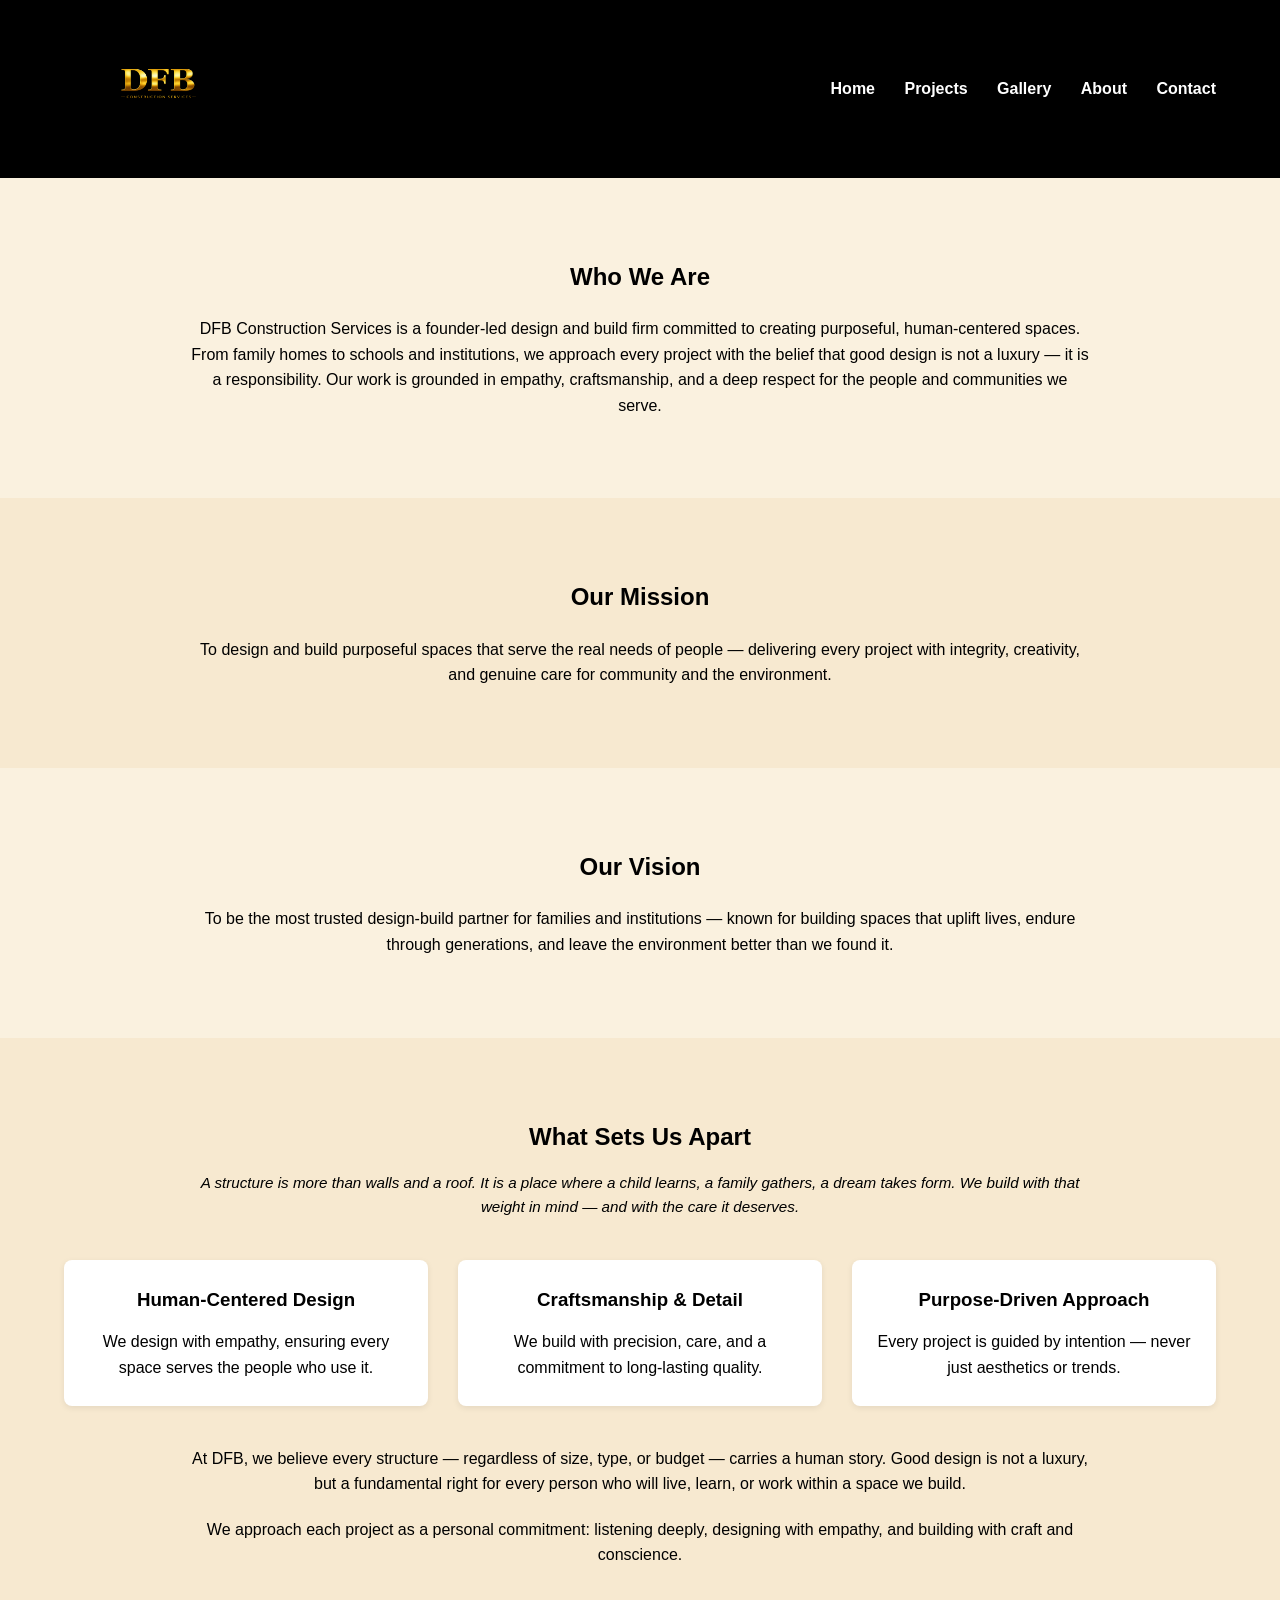
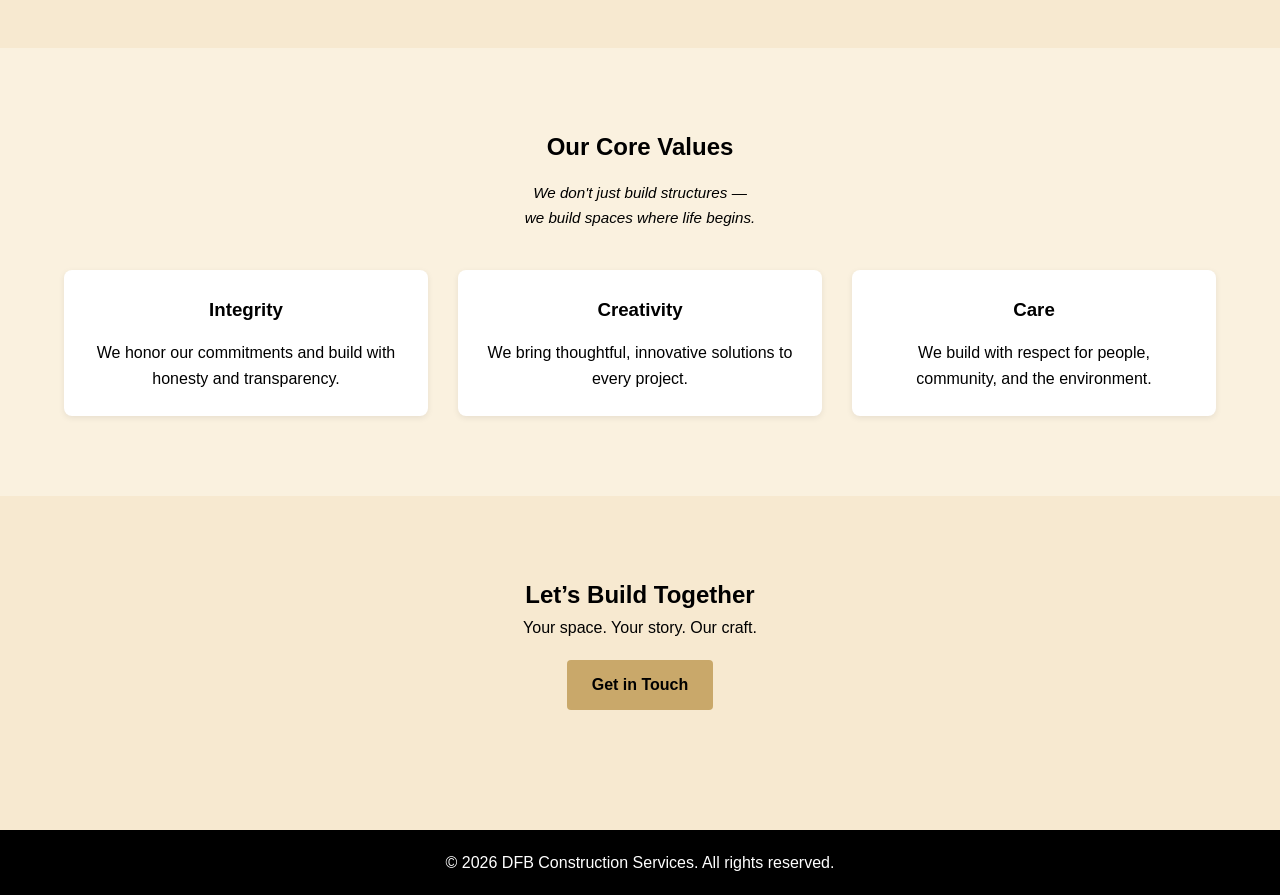
==== about.html @ ef6cde60 "added about.html" ====
<!DOCTYPE html>
<html lang="en">
<head>
    <meta charset="UTF-8">
    <meta name="viewport" content="width=device-width, initial-scale=1.0">
    <title>About Us | DFB Construction Services</title>

    <link rel="stylesheet" href="https://cdnjs.cloudflare.com/ajax/libs/font-awesome/6.5.0/css/all.min.css">
    <link rel="stylesheet" href="style.css">
</head>

<body>

<!-- NAVIGATION -->
<nav>
    <div class="logo-container">
        <img src="dfb-logo.png" alt="DFB Construction Services Logo">
    </div>

    <div class="hamburger" onclick="toggleMenu()">☰</div>

    <div class="nav-links" id="navLinks">
        <a href="index.html">Home</a>
        <a href="projects.html">Projects</a>
        <a href="gallery.html">Gallery</a>
        <a href="about.html">About</a>
        <a href="contact.html">Contact</a>
    </div>
</nav>

<!-- WHO WE ARE -->
<section class="section alt">
    <h2>Who We Are</h2>
    <p style="max-width: 900px; margin: 20px auto 0;">
        DFB Construction Services is a founder-led design and build firm committed to creating purposeful,
        human-centered spaces. From family homes to schools and institutions, we approach every project with
        the belief that good design is not a luxury — it is a responsibility. Our work is grounded in empathy,
        craftsmanship, and a deep respect for the people and communities we serve.
    </p>
</section>

<!-- MISSION -->
<section class="section">
    <h2>Our Mission</h2>
    <p style="max-width: 900px; margin: 20px auto 0;">
        To design and build purposeful spaces that serve the real needs of people — delivering every project
        with integrity, creativity, and genuine care for community and the environment.
    </p>
</section>

<!-- VISION -->
<section class="section alt">
    <h2>Our Vision</h2>
    <p style="max-width: 900px; margin: 20px auto 0;">
        To be the most trusted design-build partner for families and institutions — known for building spaces
        that uplift lives, endure through generations, and leave the environment better than we found it.
    </p>
</section>

<!-- WHAT SETS US APART -->
<section class="section">
    <h2>What Sets Us Apart</h2>

    <p style="font-size: 0.95rem; font-style: italic; margin-top: 15px; margin-bottom: 40px;">
        A structure is more than walls and a roof. It is a place where a child learns, a family gathers,
        a dream takes form. We build with that weight in mind — and with the care it deserves.
    </p>

    <div class="grid">
        <div class="card">
            <h3>Human-Centered Design</h3>
            <p>We design with empathy, ensuring every space serves the people who use it.</p>
        </div>

        <div class="card">
            <h3>Craftsmanship & Detail</h3>
            <p>We build with precision, care, and a commitment to long-lasting quality.</p>
        </div>

        <div class="card">
            <h3>Purpose-Driven Approach</h3>
            <p>Every project is guided by intention — never just aesthetics or trends.</p>
        </div>
    </div>

    <p style="max-width: 900px; margin: 40px auto 0;">
        At DFB, we believe every structure — regardless of size, type, or budget — carries a human story.
        Good design is not a luxury, but a fundamental right for every person who will live, learn, or work
        within a space we build.
    </p>

    <p style="max-width: 900px; margin: 20px auto 0;">
        We approach each project as a personal commitment: listening deeply, designing with empathy,
        and building with craft and conscience.
    </p>
</section>

<!-- CORE VALUES -->
<section class="section alt">
    <h2>Our Core Values</h2>

    <p style="font-size: 0.95rem; font-style: italic; margin-top: 15px; margin-bottom: 40px;">
        We don't just build structures —<br>
        we build spaces where life begins.
    </p>

    <div class="grid">
        <div class="card">
            <h3>Integrity</h3>
            <p>We honor our commitments and build with honesty and transparency.</p>
        </div>

        <div class="card">
            <h3>Creativity</h3>
            <p>We bring thoughtful, innovative solutions to every project.</p>
        </div>

        <div class="card">
            <h3>Care</h3>
            <p>We build with respect for people, community, and the environment.</p>
        </div>
    </div>
</section>

<!-- CTA -->
<section class="section">
    <h2>Let’s Build Together</h2>
    <p>Your space. Your story. Our craft.</p>
    <a href="contact.html" class="btn">Get in Touch</a>
</section>

<footer>
    <p>&copy; 2026 DFB Construction Services. All rights reserved.</p>
</footer>

<script>
function toggleMenu() {
    document.getElementById("navLinks").classList.toggle("show");
}
</script>

</body>
</html>
---- style.css ----
/* GLOBAL COLORS */
:root {
    --accent: #C9A86A; /* main gold */
    --accent-light: #F7E9D0; /* light gold background */
    --accent-lighter: #FAF1DF; /* very light gold tint */
    --text-dark: #000000;
    --text-light: #ffffff;
}

/* RESET */
* {
    margin: 0;
    padding: 0;
    box-sizing: border-box;
    font-family: Arial, sans-serif;
}

body {
    background-color: var(--accent-light);
    color: var(--text-dark);
    line-height: 1.6;
}

/* NAVIGATION */
nav {
    background-color: #000000;
    padding: 20px 5%;
    display: flex;
    justify-content: space-between;
    align-items: center;
}

.logo-container img {
    height: 130px;
    object-fit: contain;
}

.nav-links a {
    color: var(--text-light);
    margin-left: 25px;
    text-decoration: none;
    font-weight: bold;
}

.nav-links a:hover {
    color: var(--accent);
}

/* MOBILE NAV */
.hamburger {
    display: none;
    font-size: 28px;
    cursor: pointer;
    color: var(--accent);
}

@media (max-width: 768px) {
    .hamburger {
        display: block;
    }

    .nav-links {
        display: none;
        flex-direction: column;
        background: #000;
        padding: 20px;
        margin-top: 10px;
    }

    .nav-links.show {
        display: flex;
    }

    .nav-links a {
        margin: 10px 0;
    }
}

/* HERO SECTION */
.hero {
    position: relative;
    padding: 160px 5%;
    color: var(--text-light);
    background: url('https://images.unsplash.com/photo-1568605114967-8130f3a36994?auto=format&fit=crop&w=1950&q=80')
        center/cover no-repeat;
}

.hero::before {
    content: "";
    position: absolute;
    inset: 0;
    background: rgba(201, 168, 106, 0.35); /* subtle gold overlay */
}

.hero > * {
    position: relative;
    z-index: 2;
}

.hero h1 {
    font-size: 48px;
    color: var(--accent);
    margin-bottom: 20px;
}

.hero p {
    max-width: 600px;
    font-size: 18px;
    margin-bottom: 30px;
}

.btn {
    display: inline-block;
    padding: 12px 25px;
    background: var(--accent);
    color: #000;
    text-decoration: none;
    font-weight: bold;
    border-radius: 4px;
}

.btn:hover {
    background: #b99755;
}

/* SECTION LAYOUT */
.section {
    padding: 80px 5%;
    background: var(--accent-light);
}

.section.alt {
    background: var(--accent-lighter);
}

.section p {
    text-align: center;
    margin-left: auto;
    margin-right: auto;
    max-width: 900px;
}

/* Center all section content */
.section {
    text-align: center;
}

.section p {
    text-align: center;
    margin-left: auto;
    margin-right: auto;
    max-width: 900px;
}

.section .btn {
    display: inline-block;
    margin: 20px auto 0;
}

/* GRID SYSTEM */
.grid {
    display: grid;
    grid-template-columns: repeat(auto-fit, minmax(250px, 1fr));
    gap: 30px;
}

/* CARDS */
.card {
    background: #ffffff;
    padding: 25px;
    border-radius: 8px;
    box-shadow: 0 2px 6px rgba(0,0,0,0.08);
    text-align: center;
}

.card h3 {
    margin-bottom: 15px;
    color: #000;
}

/* FOOTER */
footer {
    text-align: center;
    padding: 20px;
    background: #000000;
    color: var(--text-light);
    margin-top: 40px;
}
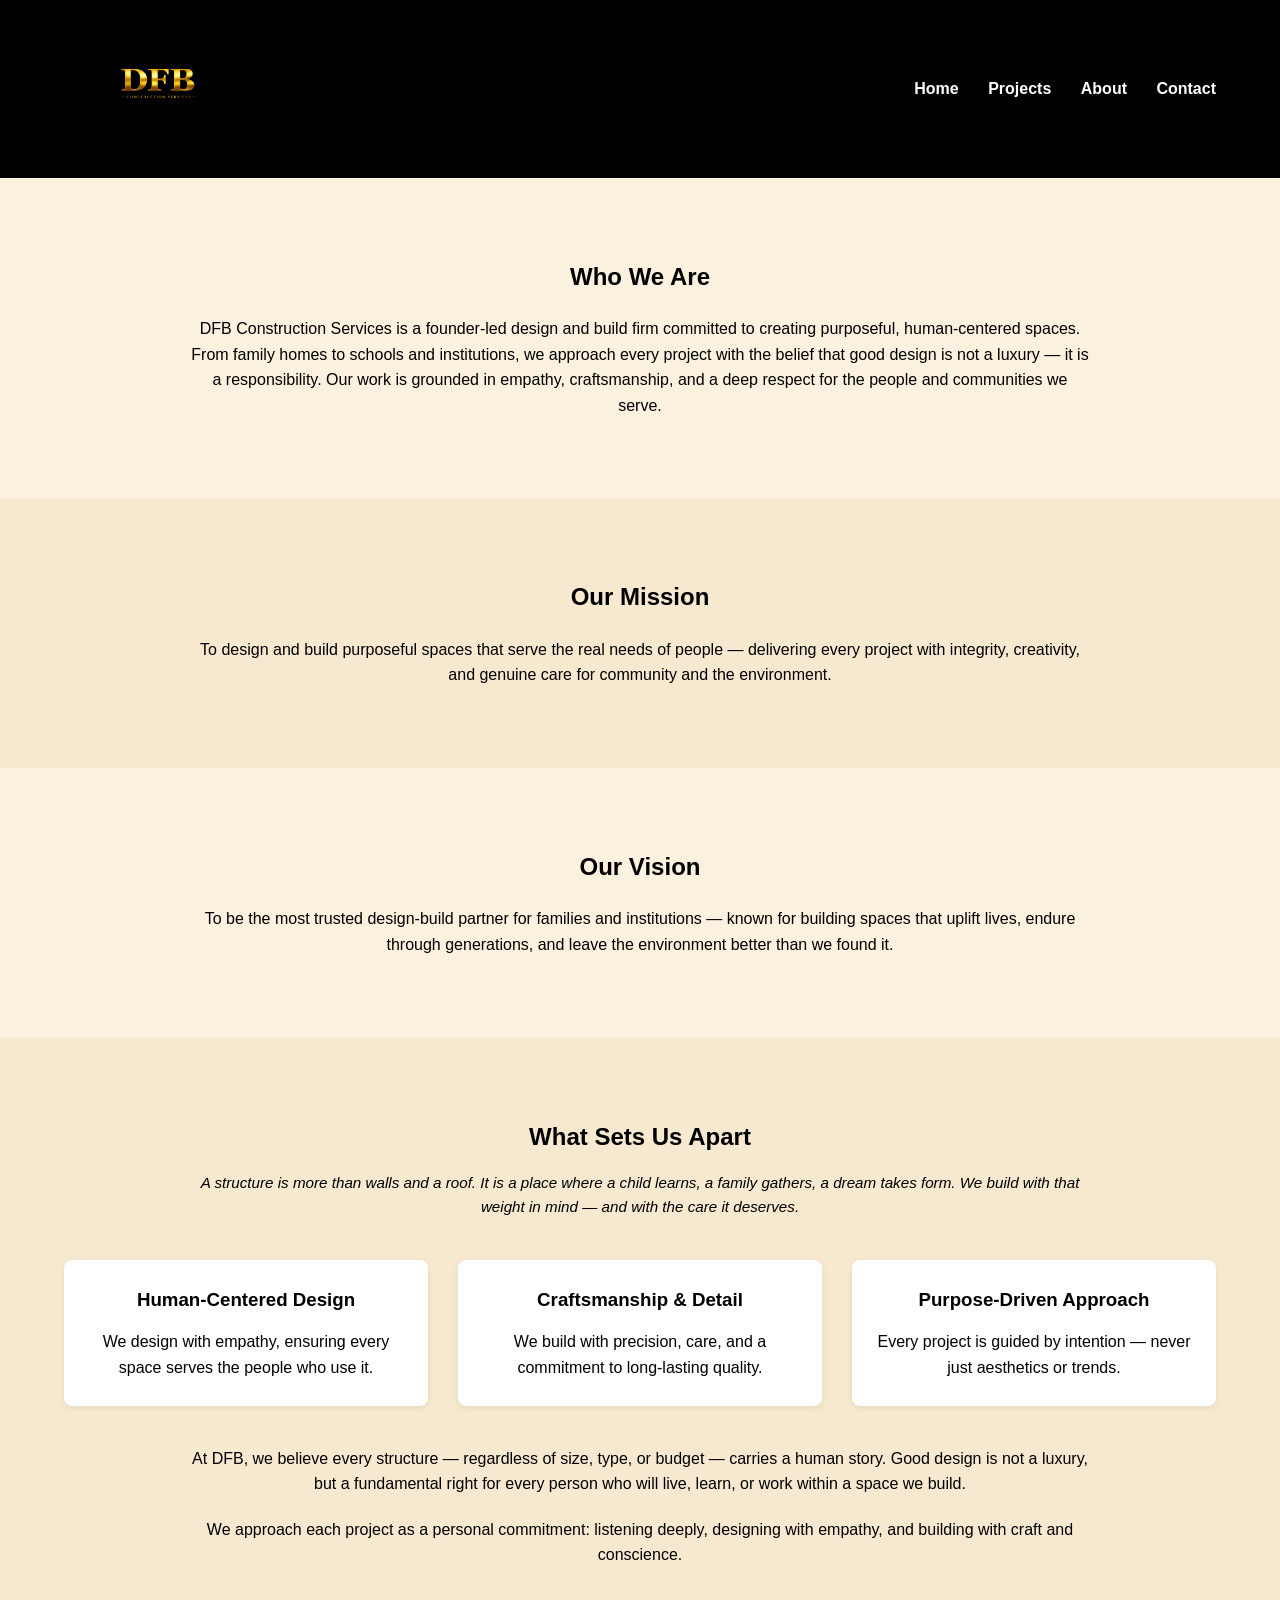
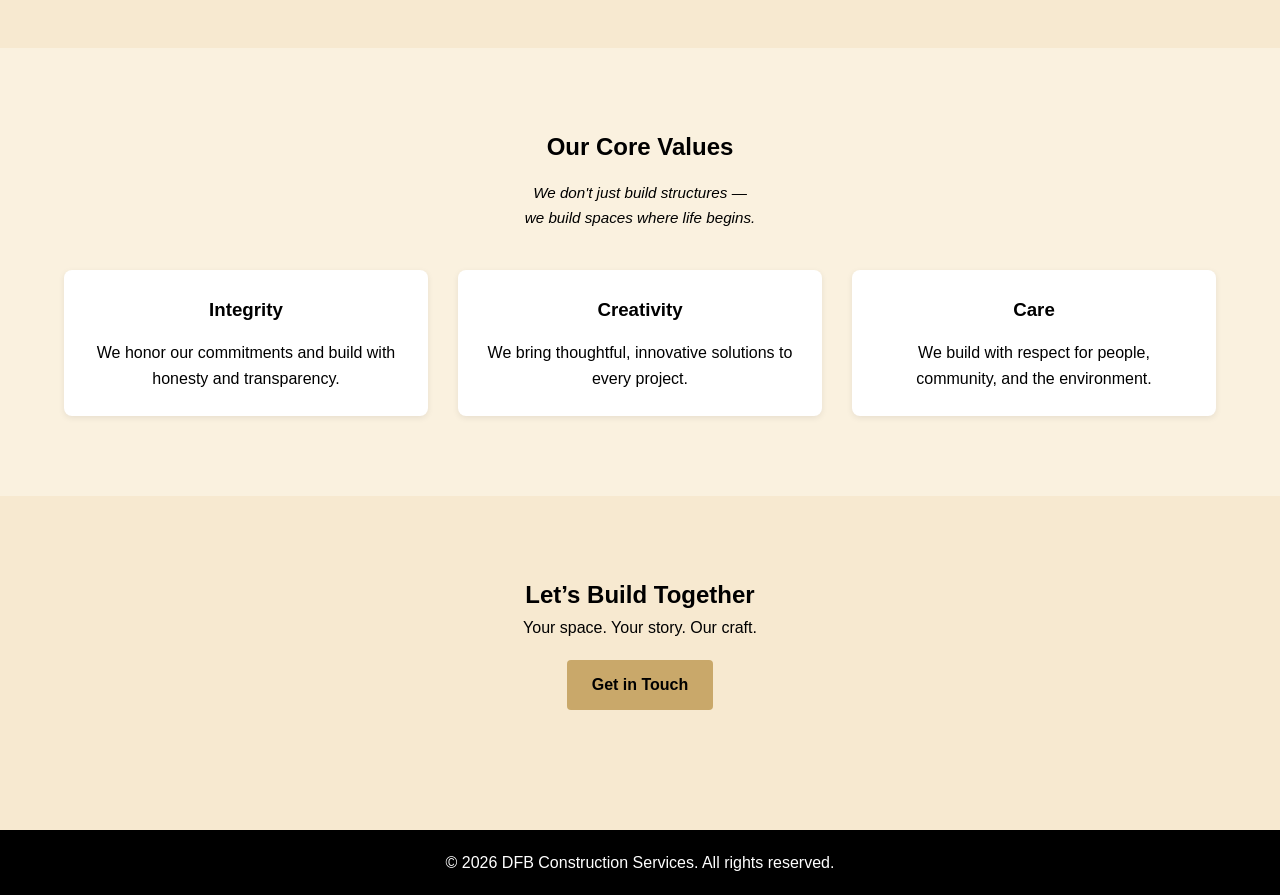
==== commit 5fb740fa: "remove gallery menu from about html" ====
--- a/about.html
+++ b/about.html
@@ -22,7 +22,6 @@
     <div class="nav-links" id="navLinks">
         <a href="index.html">Home</a>
         <a href="projects.html">Projects</a>
-        <a href="gallery.html">Gallery</a>
         <a href="about.html">About</a>
         <a href="contact.html">Contact</a>
     </div>
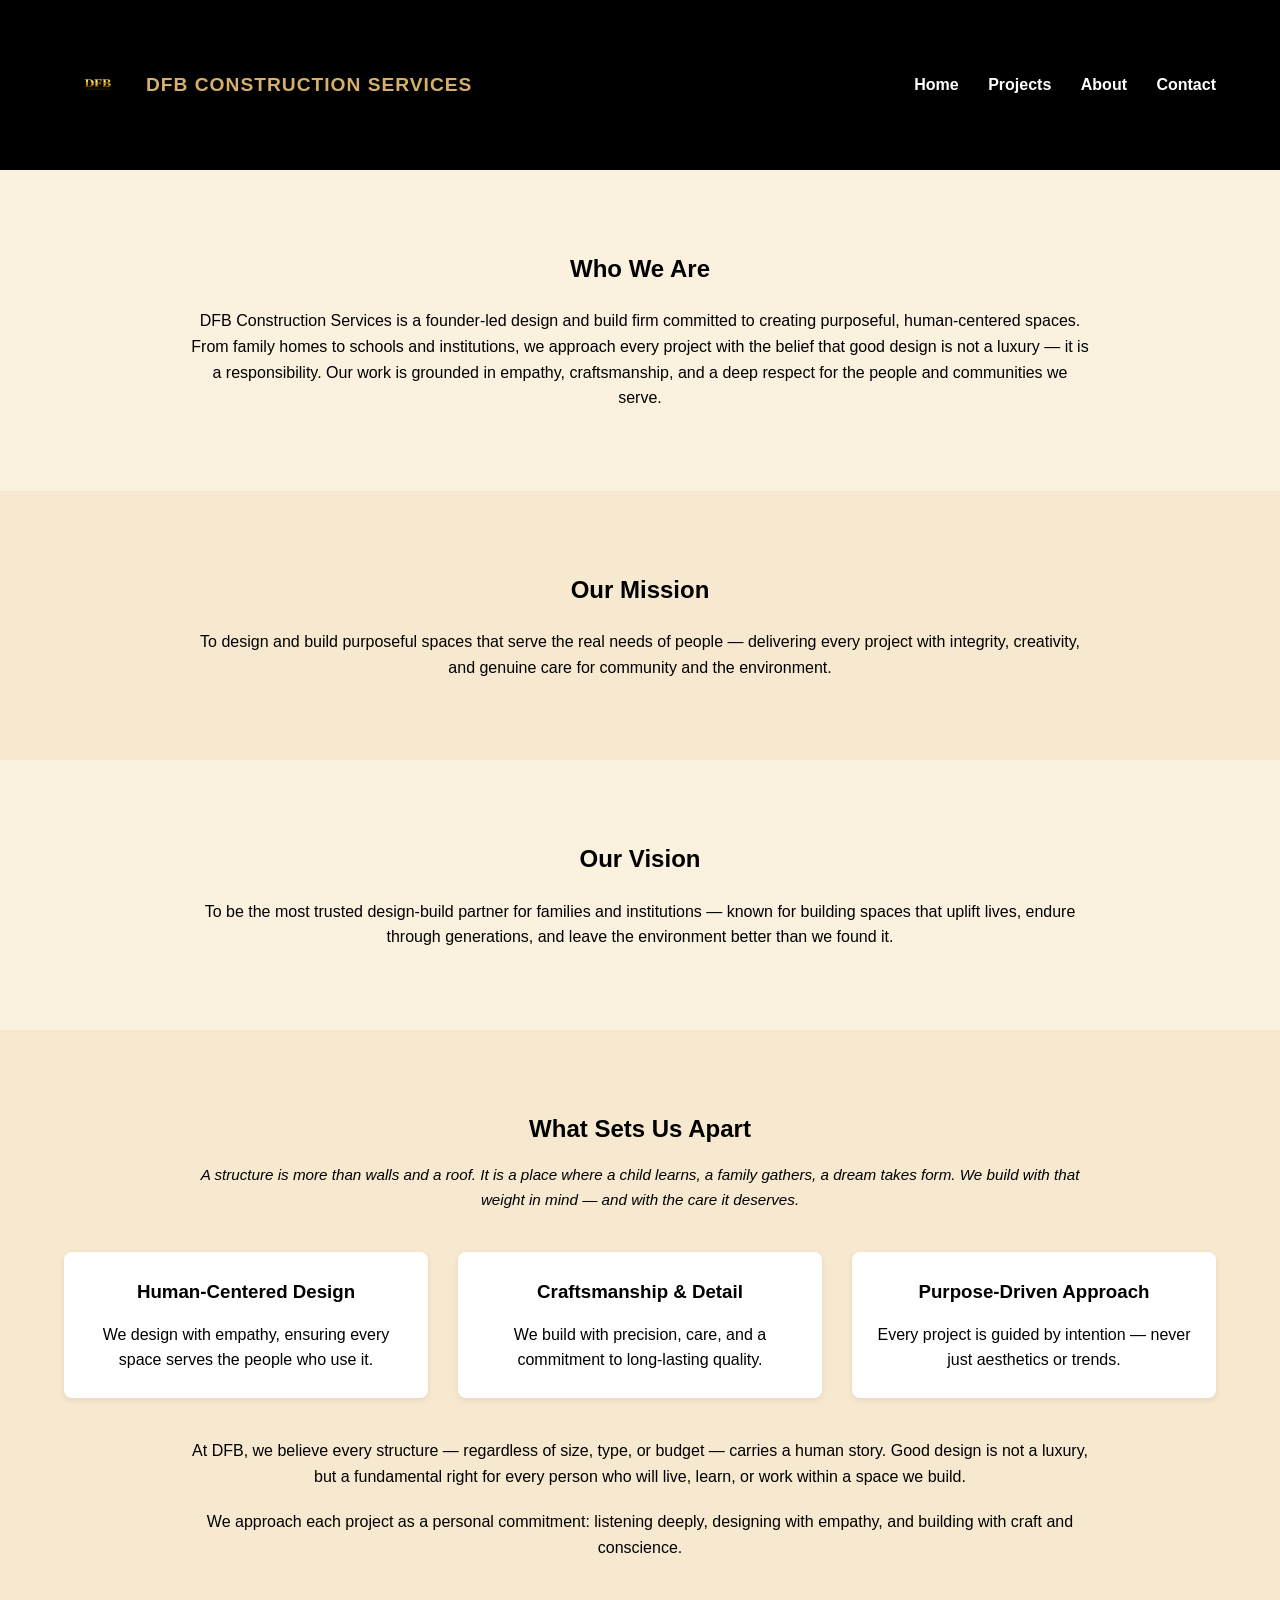
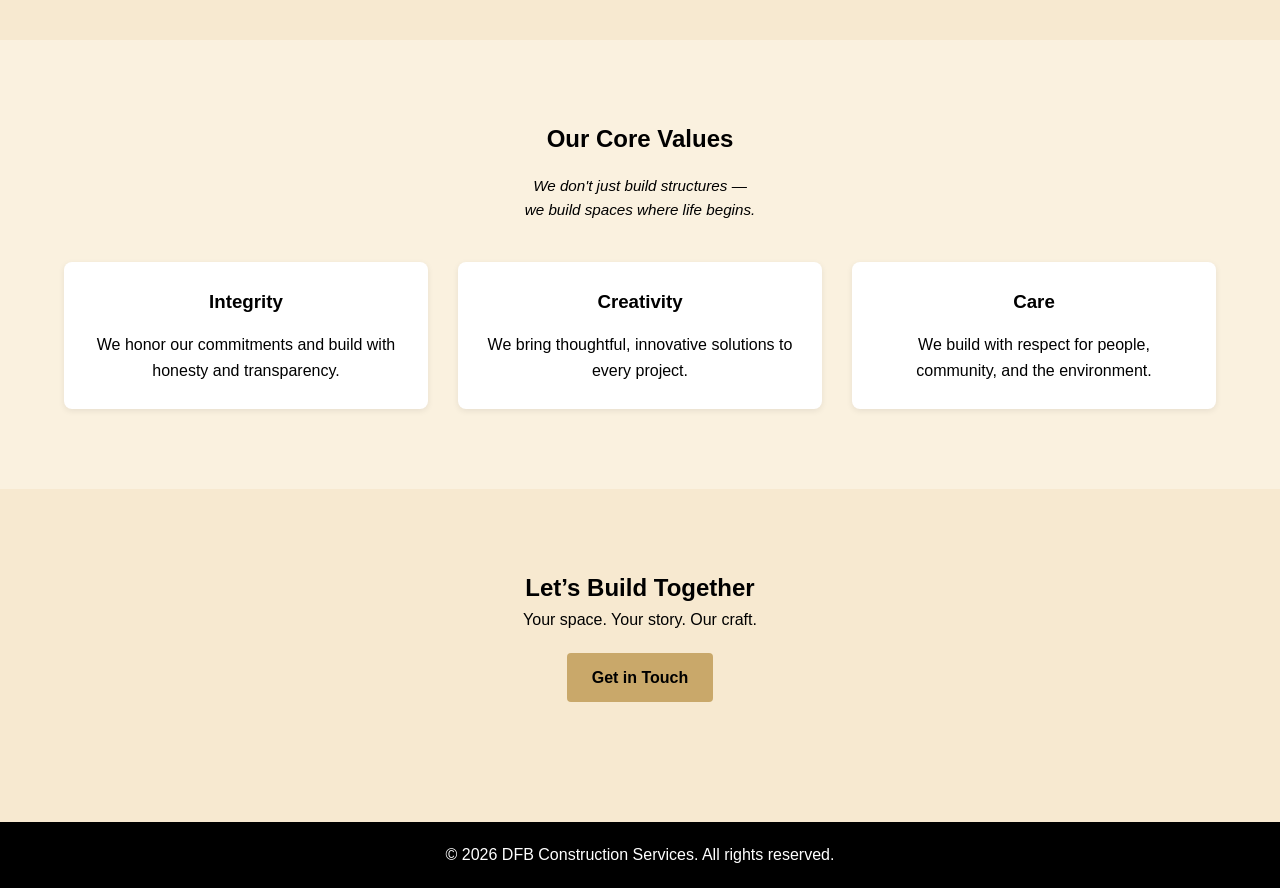
==== commit 5fd11795: "adjusted the logo and text" ====
--- a/about.html
+++ b/about.html
@@ -14,8 +14,10 @@
 <!-- NAVIGATION -->
 <nav>
     <div class="logo-container">
-        <img src="dfb-logo.png" alt="DFB Construction Services Logo">
-    </div>
+    <img src="dfb-logo.png" alt="DFB Logo" class="logo-img">
+    <span class="logo-text">DFB Construction Services</span>
+</div>
+
 
     <div class="hamburger" onclick="toggleMenu()">☰</div>
 
--- a/style.css
+++ b/style.css
@@ -185,4 +185,72 @@
     background: #000000;
     color: var(--text-light);
     margin-top: 40px;
-}+}
+/* Logo beside text */
+.logo-container {
+    display: flex;
+    align-items: center;
+    gap: 12px; /* space between logo and text */
+}
+
+/* Bigger logo */
+.logo-img {
+    width: 70px; /* adjust if you want it bigger */
+    height: auto;
+}
+
+/* Gold text beside logo */
+.logo-text {
+    font-size: 1.2rem;
+    font-weight: 700;
+    color: #d4b06a;
+    letter-spacing: 1px;
+    text-transform: uppercase;
+    white-space: nowrap;
+}
+
+/* Mobile adjustments */
+@media (max-width: 768px) {
+    .logo-img {
+        width: 55px;
+    }
+
+    .logo-text {
+        font-size: 0.9rem;
+        letter-spacing: 0.5px;
+    }
+}
+/* Logo beside text */
+.logo-container {
+    display: flex;
+    align-items: center;
+    gap: 12px;
+}
+
+/* Consistent logo size across all pages */
+.logo-img {
+    width: 70px;
+    height: auto;
+}
+
+/* Gold text beside logo */
+.logo-text {
+    font-size: 1.2rem;
+    font-weight: 700;
+    color: #d4b06a;
+    letter-spacing: 1px;
+    text-transform: uppercase;
+    white-space: nowrap;
+}
+
+/* Mobile adjustments */
+@media (max-width: 768px) {
+    .logo-img {
+        width: 55px;
+    }
+
+    .logo-text {
+        font-size: 0.9rem;
+        letter-spacing: 0.5px;
+    }
+}
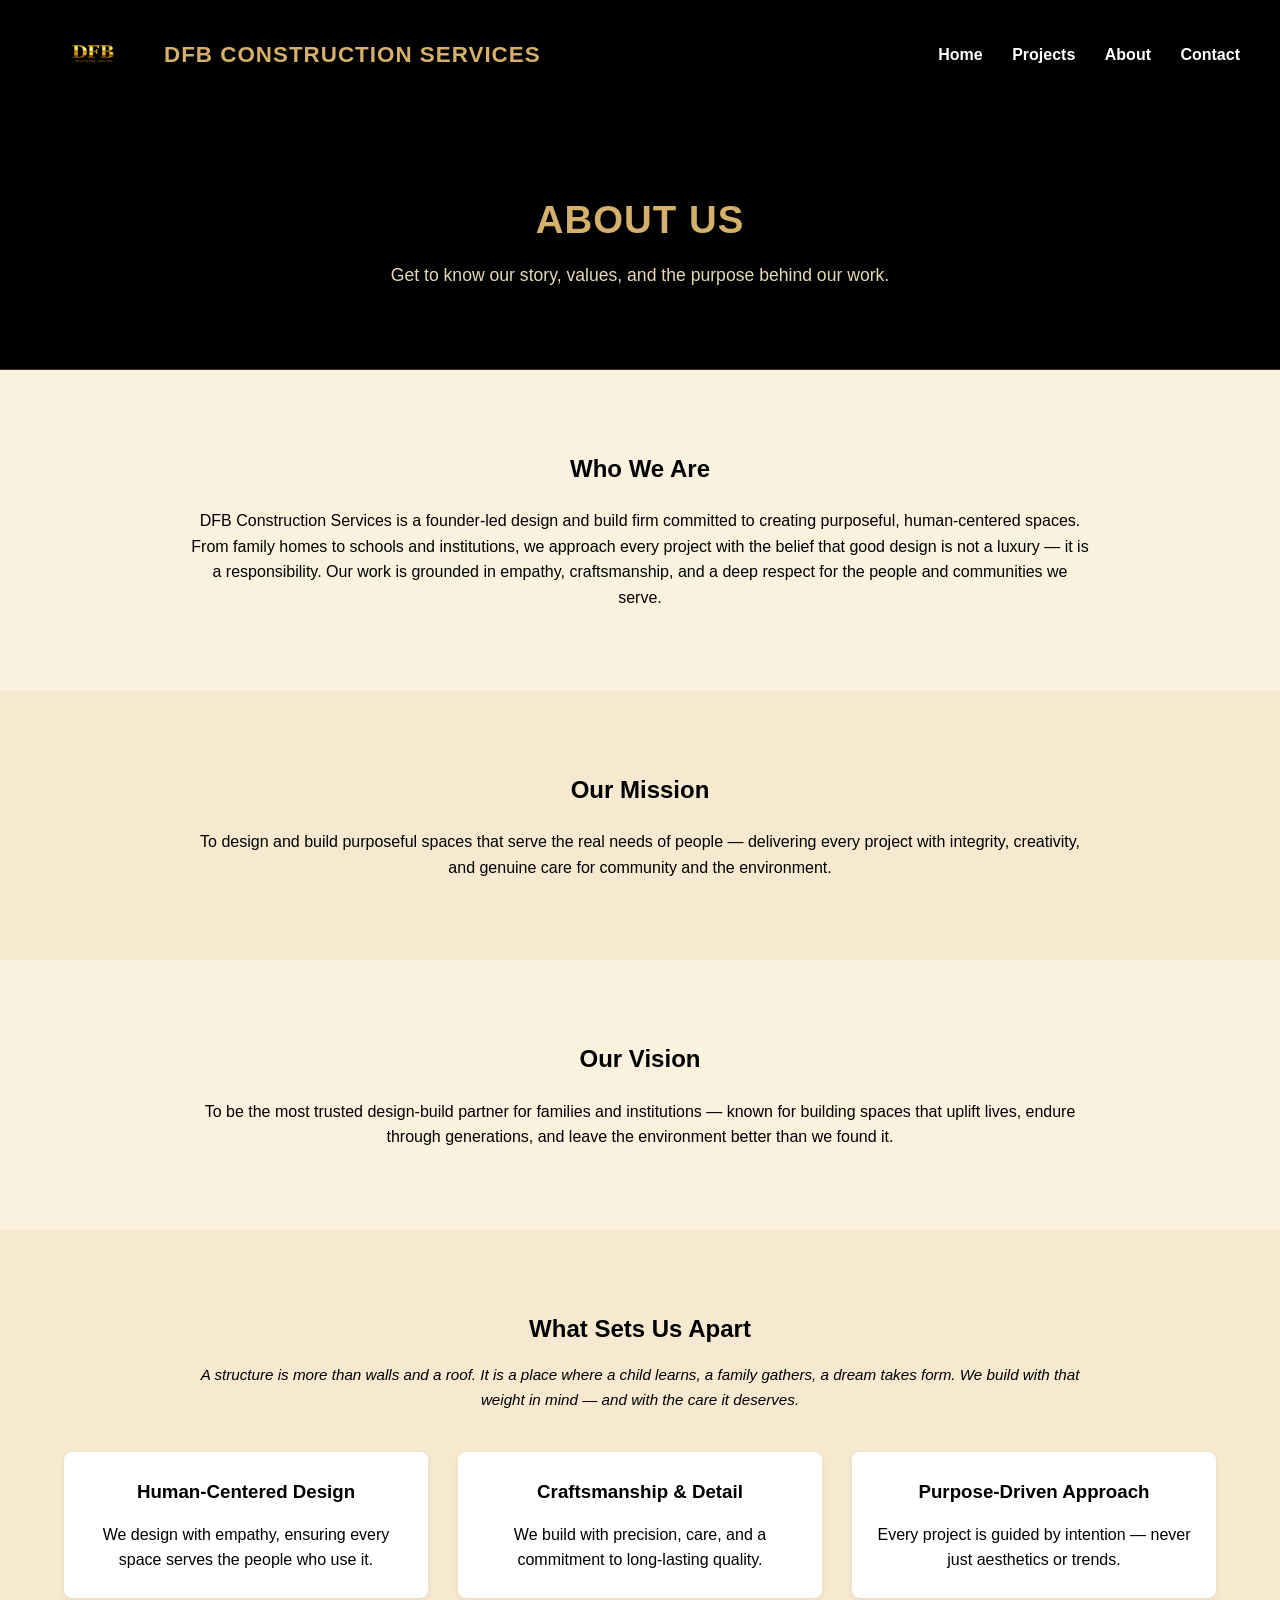
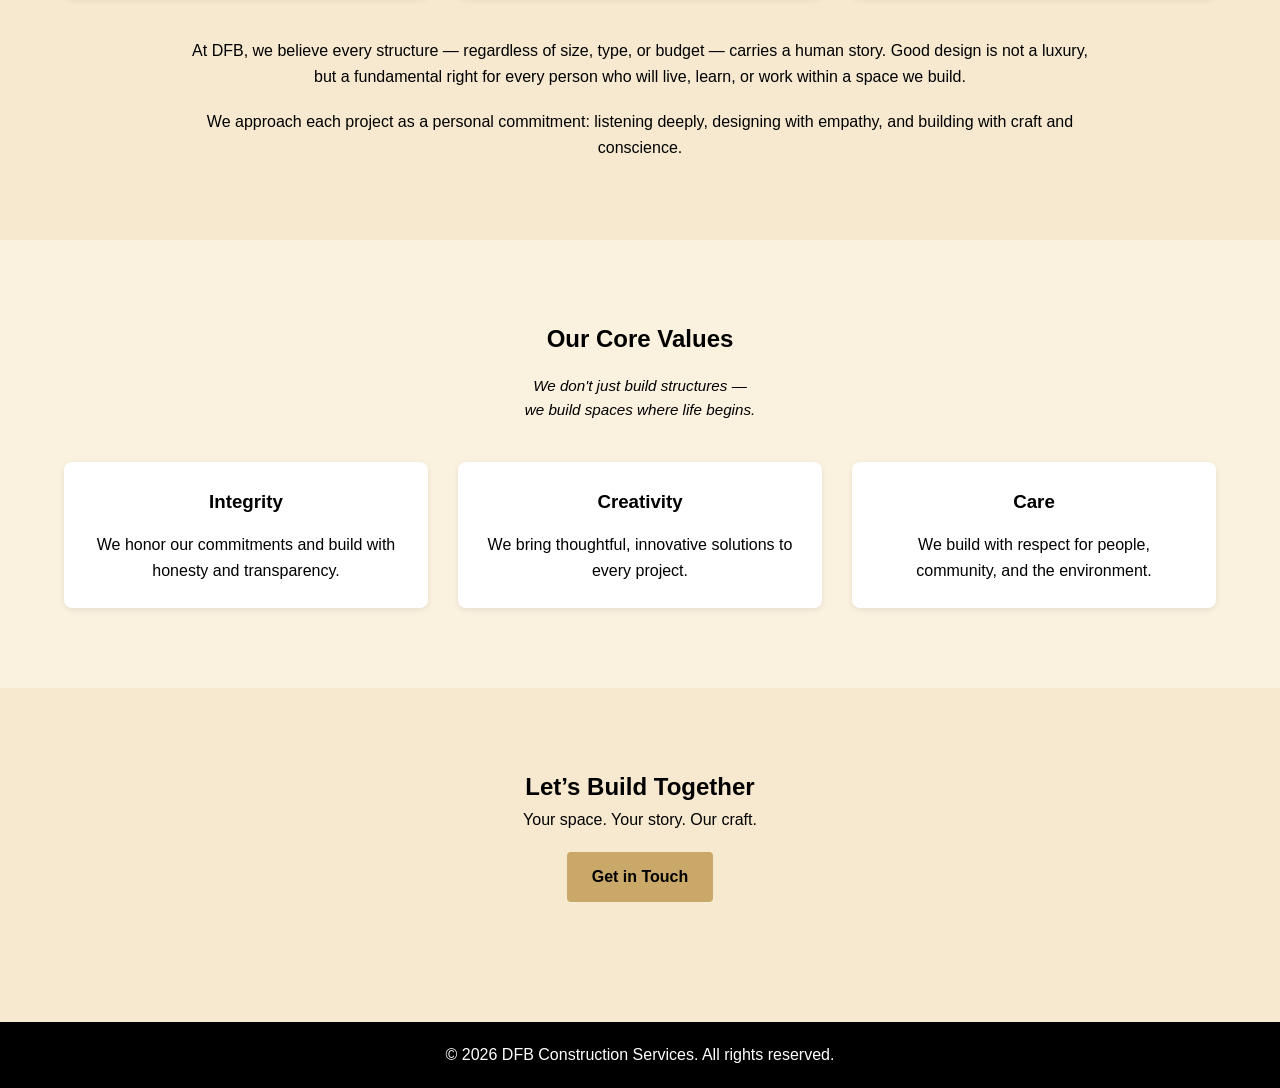
==== commit 9dc75bba: "adding hero on all pages" ====
--- a/about.html
+++ b/about.html
@@ -28,6 +28,12 @@
         <a href="contact.html">Contact</a>
     </div>
 </nav>
+<section class="sub-hero">
+    <div class="sub-hero-content">
+        <h1>About Us</h1>
+        <p>Get to know our story, values, and the purpose behind our work.</p>
+    </div>
+</section>
 
 <!-- WHO WE ARE -->
 <section class="section alt">
--- a/style.css
+++ b/style.css
@@ -254,3 +254,93 @@
         letter-spacing: 0.5px;
     }
 }
+/* NAVIGATION BAR */
+nav {
+    display: flex;
+    justify-content: space-between;
+    align-items: center;
+    padding: 18px 40px;
+    background: #000;
+    height: auto; /* allow natural height */
+}
+
+/* Logo beside text */
+.logo-container {
+    display: flex;
+    align-items: center;
+    gap: 14px;
+}
+
+/* Bigger, consistent logo */
+.logo-img {
+    width: 90px;   /* increase size */
+    height: auto;
+}
+
+/* Gold text beside logo */
+.logo-text {
+    font-size: 1.4rem;
+    font-weight: 700;
+    color: #d4b06a;
+    letter-spacing: 1px;
+    text-transform: uppercase;
+    white-space: nowrap;
+}
+
+/* Mobile adjustments */
+@media (max-width: 768px) {
+    nav {
+        padding: 14px 20px;
+    }
+
+    .logo-img {
+        width: 65px;
+    }
+
+    .logo-text {
+        font-size: 1rem;
+    }
+}
+/* FORCE consistent logo size across all pages */
+.logo-img {
+    width: 110px !important;
+    height: auto !important;
+}
+/* Sub-page hero */
+.sub-hero {
+    background: #000;
+    color: #d4b06a;
+    padding: 80px 20px;
+    text-align: center;
+    border-bottom: 1px solid rgba(212, 176, 106, 0.3);
+}
+
+.sub-hero-content h1 {
+    font-size: 2.4rem;
+    font-weight: 700;
+    margin-bottom: 10px;
+    letter-spacing: 1px;
+    text-transform: uppercase;
+}
+
+.sub-hero-content p {
+    font-size: 1.1rem;
+    color: #e6d9b8;
+    max-width: 700px;
+    margin: 0 auto;
+}
+
+/* Mobile adjustments */
+@media (max-width: 768px) {
+    .sub-hero {
+        padding: 60px 20px;
+    }
+
+    .sub-hero-content h1 {
+        font-size: 1.8rem;
+    }
+
+    .sub-hero-content p {
+        font-size: 1rem;
+    }
+}
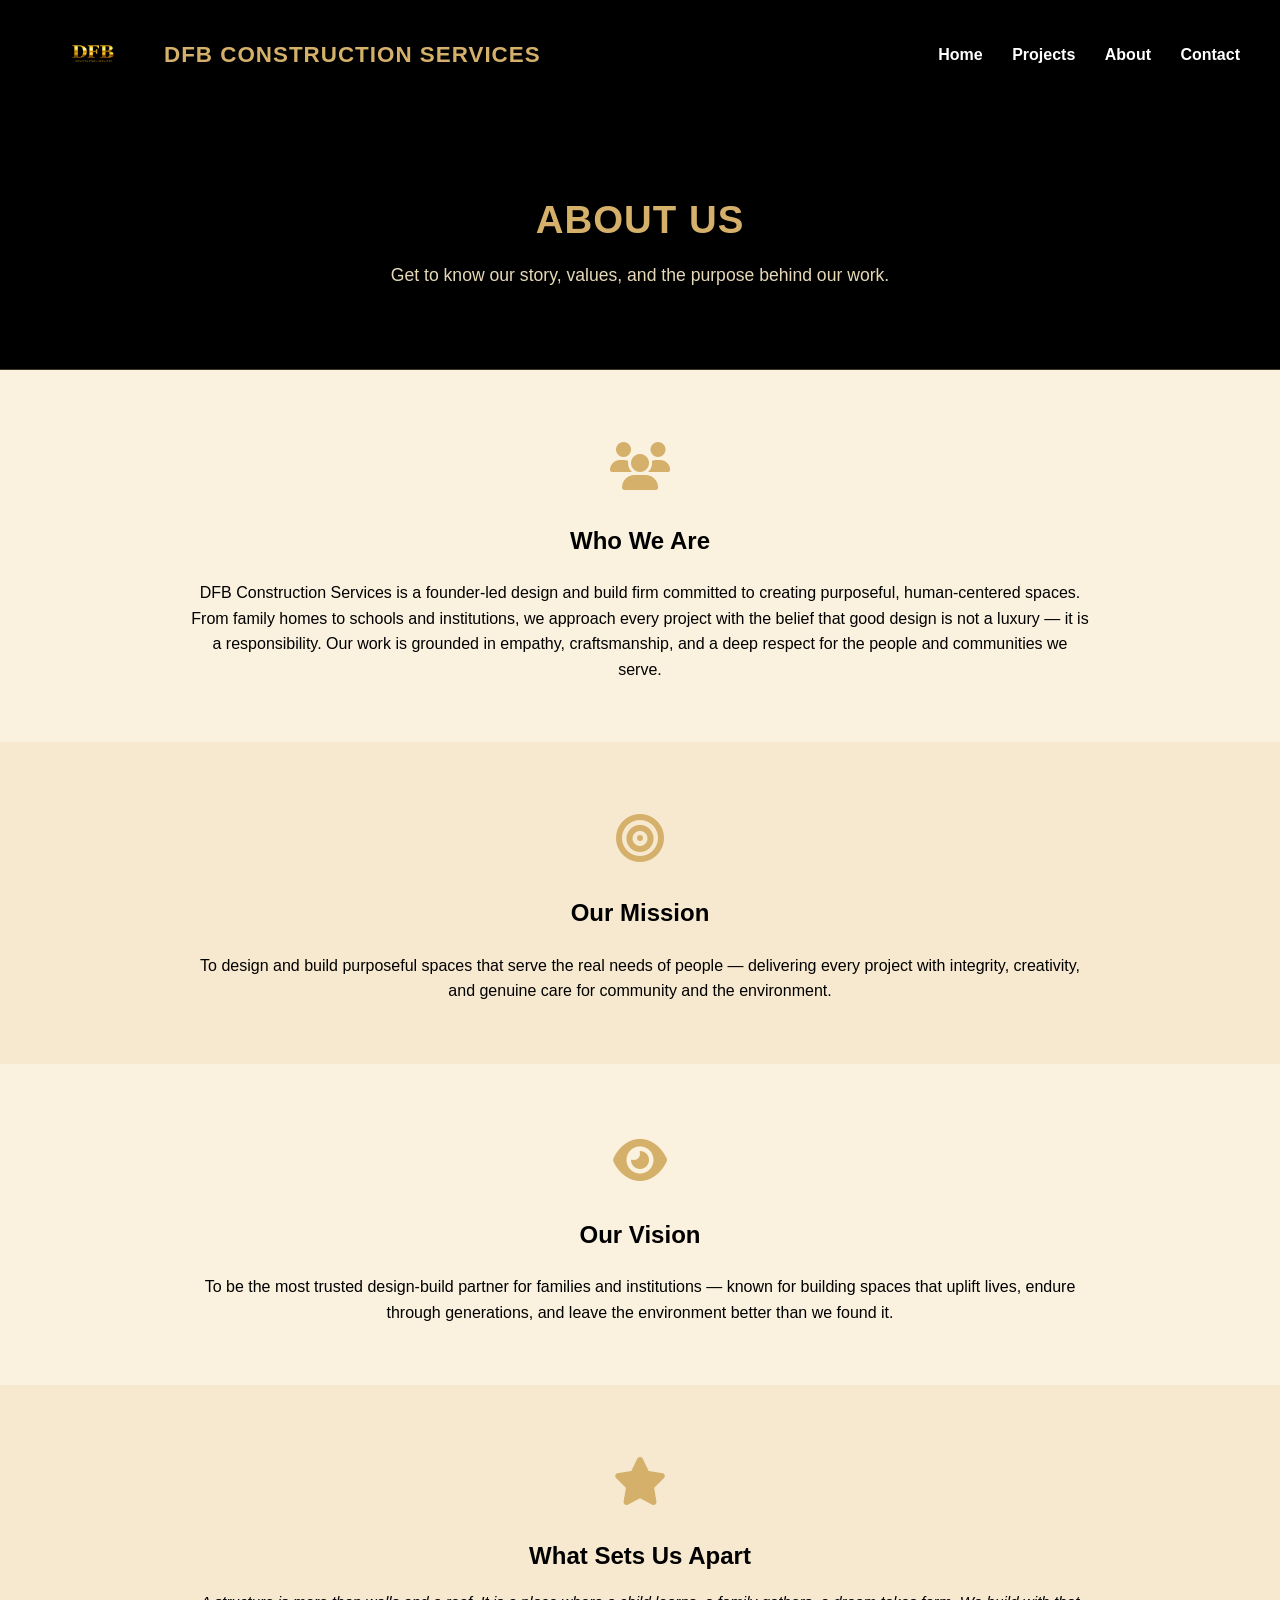
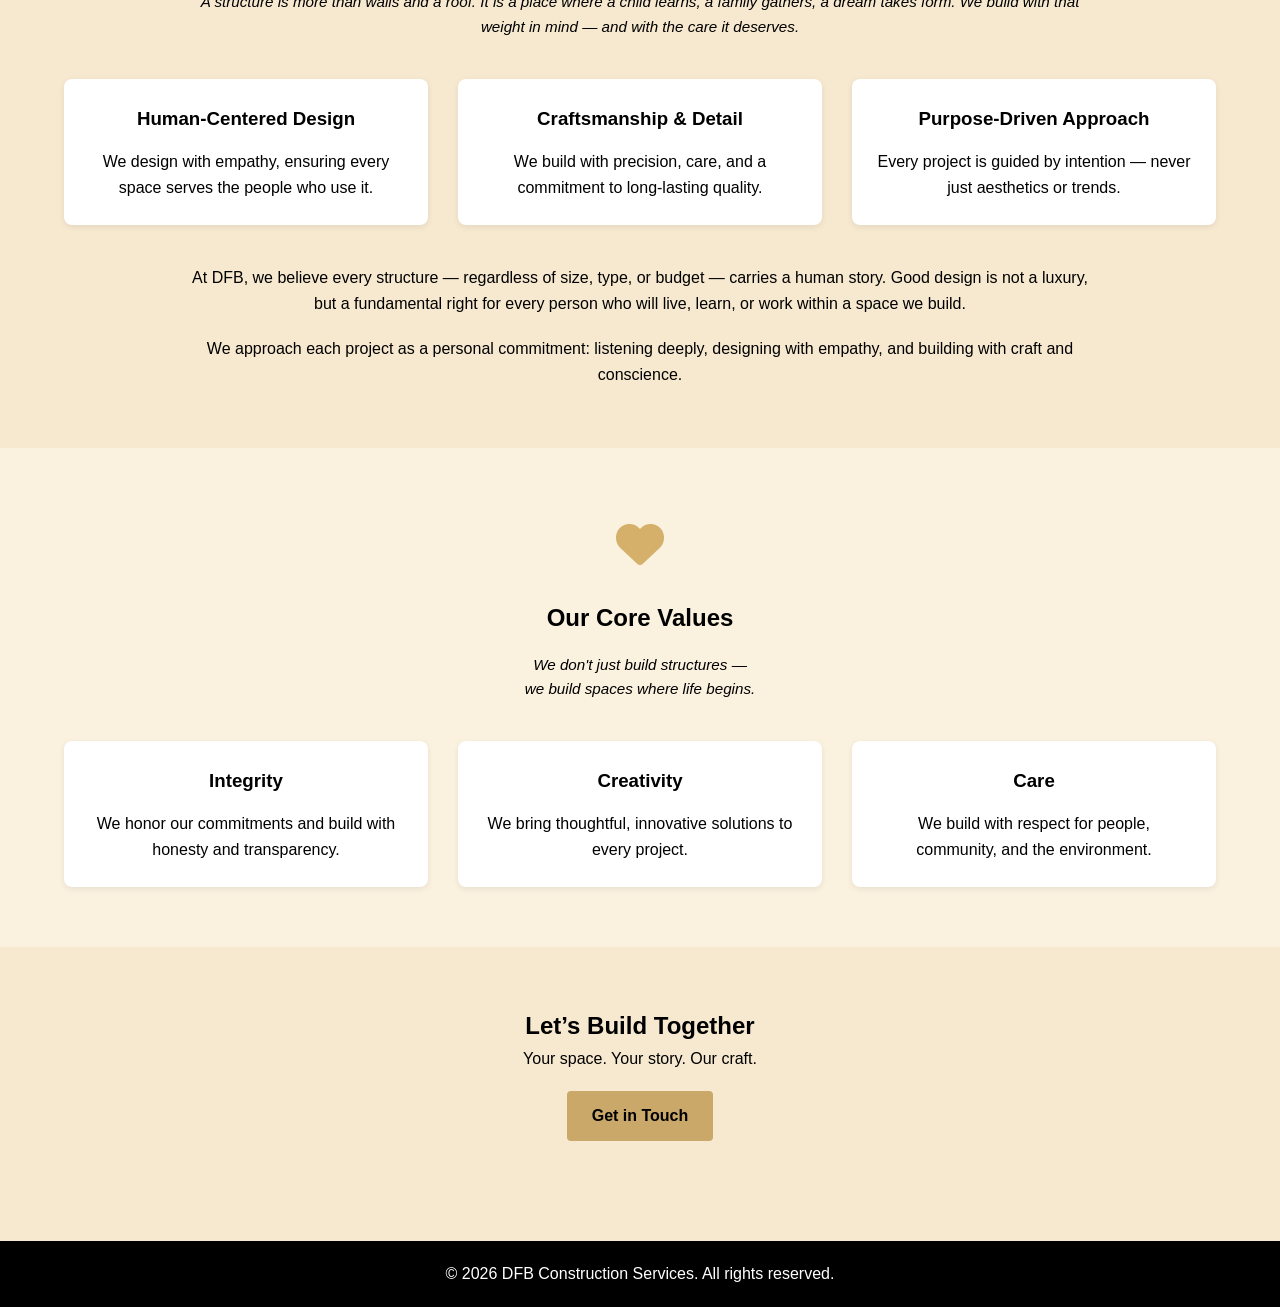
==== commit 13de64c3: "icons on the about page" ====
--- a/about.html
+++ b/about.html
@@ -37,7 +37,9 @@
 
 <!-- WHO WE ARE -->
 <section class="section alt">
-    <h2>Who We Are</h2>
+    <div class="about-icon"><i class="fa-solid fa-users"></i></div>
+<h2>Who We Are</h2>
+
     <p style="max-width: 900px; margin: 20px auto 0;">
         DFB Construction Services is a founder-led design and build firm committed to creating purposeful,
         human-centered spaces. From family homes to schools and institutions, we approach every project with
@@ -48,7 +50,9 @@
 
 <!-- MISSION -->
 <section class="section">
-    <h2>Our Mission</h2>
+    <div class="about-icon"><i class="fa-solid fa-bullseye"></i></div>
+<h2>Our Mission</h2>
+
     <p style="max-width: 900px; margin: 20px auto 0;">
         To design and build purposeful spaces that serve the real needs of people — delivering every project
         with integrity, creativity, and genuine care for community and the environment.
@@ -57,7 +61,9 @@
 
 <!-- VISION -->
 <section class="section alt">
-    <h2>Our Vision</h2>
+    <div class="about-icon"><i class="fa-solid fa-eye"></i></div>
+<h2>Our Vision</h2>
+
     <p style="max-width: 900px; margin: 20px auto 0;">
         To be the most trusted design-build partner for families and institutions — known for building spaces
         that uplift lives, endure through generations, and leave the environment better than we found it.
@@ -66,7 +72,9 @@
 
 <!-- WHAT SETS US APART -->
 <section class="section">
-    <h2>What Sets Us Apart</h2>
+    <div class="about-icon"><i class="fa-solid fa-star"></i></div>
+<h2>What Sets Us Apart</h2>
+
 
     <p style="font-size: 0.95rem; font-style: italic; margin-top: 15px; margin-bottom: 40px;">
         A structure is more than walls and a roof. It is a place where a child learns, a family gathers,
@@ -104,7 +112,9 @@
 
 <!-- CORE VALUES -->
 <section class="section alt">
-    <h2>Our Core Values</h2>
+    <div class="about-icon"><i class="fa-solid fa-heart"></i></div>
+<h2>Our Core Values</h2>
+
 
     <p style="font-size: 0.95rem; font-style: italic; margin-top: 15px; margin-bottom: 40px;">
         We don't just build structures —<br>
--- a/style.css
+++ b/style.css
@@ -344,3 +344,22 @@
         font-size: 1rem;
     }
 }
+/* ABOUT PAGE ICONS */
+.about-icon {
+    font-size: 48px;
+    color: #d4b06a;
+    text-align: center;
+    margin-bottom: 15px;
+}
+
+/* Make sure section titles stay centered */
+.section h2 {
+    text-align: center;
+    margin-top: 0;
+}
+
+/* Optional: add spacing consistency */
+.section {
+    padding-top: 60px;
+    padding-bottom: 60px;
+}
